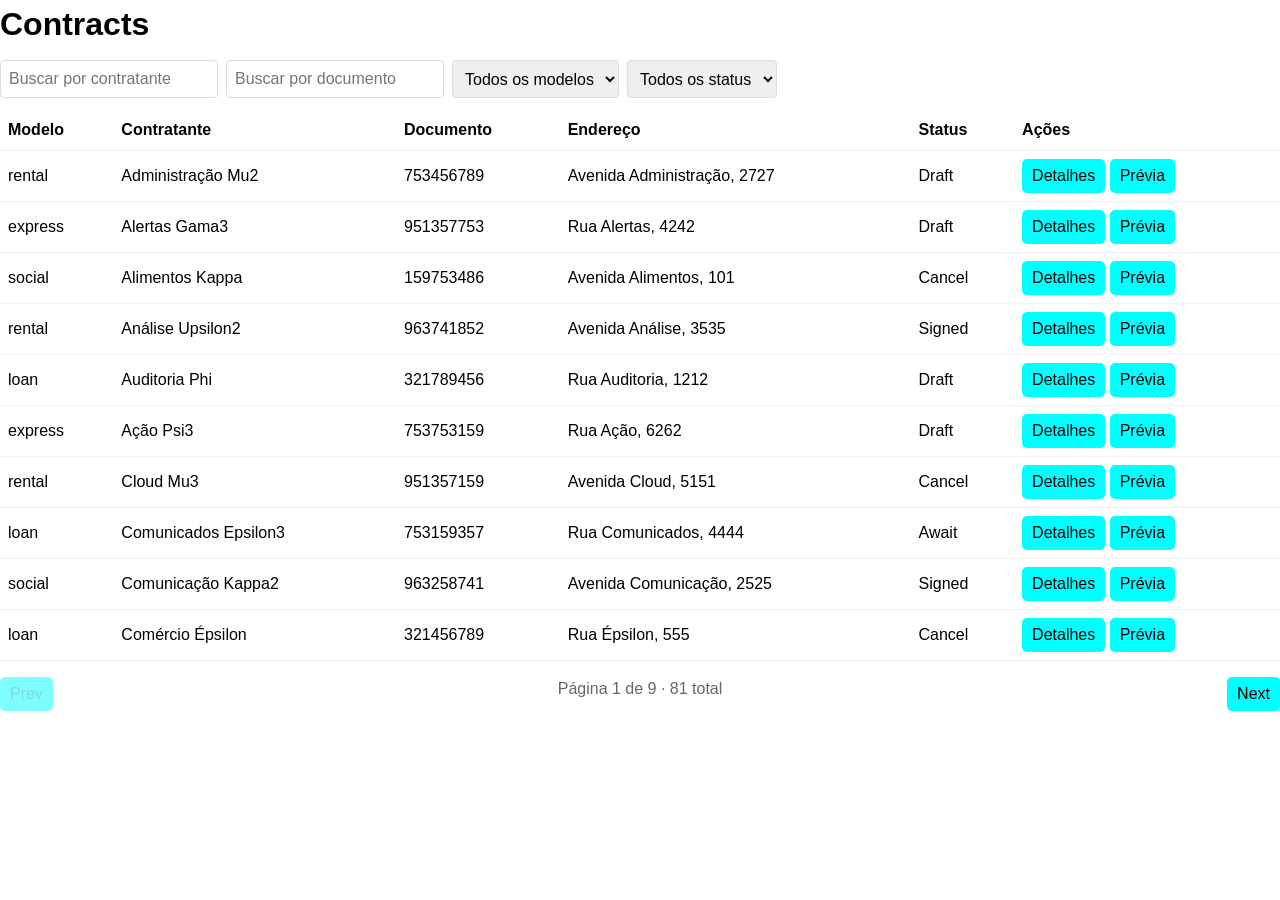
==== pages/contracts/list.html @ 7e57d44b "chore: Start and developt a front end test" ====
<!doctype html>
<html lang="en">
  <head>
    <meta charset="UTF-8" />
    <meta name="viewport" content="width=device-width, initial-scale=1.0" />
    <title>UpMobb - Lista de Contratos</title>
    <link rel="stylesheet" href="../../styles/global.css" />
    <link rel="stylesheet" href="../../styles/contracts.css" />
  </head>
  <body>
    <div class="container">
      <h1>Contracts</h1>
      <p class="contracts-empty" data-contracts-empty hidden></p>
      <section class="contracts-controls">
        <input data-filter-contractor placeholder="Buscar por contratante" />
        <input data-filter-document placeholder="Buscar por documento" />
        <select data-filter-model>
          <option value="all">Todos os modelos</option>
          <option value="rental">rental</option>
          <option value="loan">loan</option>
          <option value="social">social</option>
          <option value="express">express</option>
        </select>
        <select data-filter-status>
          <option value="all">Todos os status</option>
          <option value="draft">draft</option>
          <option value="sent">sent</option>
          <option value="await">await</option>
          <option value="signed">signed</option>
          <option value="cancel">cancel</option>
        </select>
      </section>
      <table class="contract-list">
        <thead>
          <tr>
            <th data-sort="model:">Modelo</th>
            <th data-sort="contractor">Contratante</th>
            <th>Documento</th>
            <th>Endereço</th>
            <th data-sort="status">Status</th>
            <th>Ações</th>
          </tr>
        </thead>
        <tbody data-contracts-body></tbody>
      </table>
      <div class="contracts-pagination" data-contracts-pagination></div>
    </div>
    <script
      type="module"
      src="../../scripts/contracts/contracts.list.js"
    ></script>
  </body>
</html>
---- styles/global.css ----
*,
*::before,
*::after {
  box-sizing: border-box;
}

html {
  -webkit-text-size-adjust: 100%;
  text-size-adjust: 100%;
}

body {
  margin: 0;
  min-height: 100vh;
  font-family: Arial, Helvetica, sans-serif;
  line-height: 1.5;
}

img,
picture,
video,
canvas,
svg {
  display: block;
  max-width: 100%;
}

input,
button,
textarea,
select {
  font: inherit;
}

a {
  color: inherit;
  text-decoration: none;
}

button {
  background: none;
  border: 0;
  padding: 0;
}

ul,
ol {
  margin: 0;
  padding: 0;
}

h1,
h2,
h3,
h4,
h5,
h6,
p {
  margin: 0;
}

.container {
  max-width: 1400px;
  width: 100%;
  margin: 0 auto;
  display: flex;
  flex-direction: column;
  height: 100vh;
}
---- styles/contracts.css ----
.contract-list {
  width: 100%;
  border-collapse: collapse;
}
.contract-list th,
.contract-list td {
  border-bottom: 1px solid #f1f1f1;
  padding: 8px;
  text-align: left;
}
.contract-list tbody tr:hover {
  background-color: #f7f7f7;
  transition: all 0.3s ease-in-out;
}

.badge {
  width: 100px;
  display: inline-block;
  padding: 4px 8px;
  border-radius: 4px;
  color: white;
  font-size: 12px;
  font-weight: bold;
  text-align: center;
  &.draft {
    background-color: rgb(125, 123, 122);
  }
  &.sent {
    background-color: rgb(25, 107, 247);
  }
  &.await {
    background-color: rgb(250, 159, 22);
  }
  &.signed {
    background-color: rgb(77, 171, 77);
  }
  &.cancel {
    background-color: rgb(247, 66, 66);
  }
}

.btn-actions {
  background-color: aqua;
  padding: 5px 10px;
  border: none;
  border-radius: 5px;
  cursor: pointer;
}

.btn-actions:disabled {
  opacity: 0.5;
  cursor: not-allowed;
}

.contracts-empty {
  margin: 0 0 12px;
  color: #666;
}

.contracts-pagination {
  width: 100%;
  display: flex;
  align-items: center;
  justify-content: space-between;
  margin-top: 16px;
  gap: 16px;
}

.contracts-pagination__summary {
  color: #666;
}

.contracts-pagination__actions {
  width: 100%;
  display: flex;
  justify-content: space-between;
  gap: 8px;
}

.contracts-controls {
  display: flex;
  gap: 8px;
  margin: 12px 0;
  flex-wrap: wrap;
}

.contracts-controls input,
.contracts-controls select {
  padding: 6px 8px;
  border: 1px solid #ddd;
  border-radius: 4px;
}

[data-contracts-loading],
[data-contracts-saving] {
  margin: 8px 0;
  color: #444;
}

.contracts-create {
  border: 1px solid #e6e6e6;
  padding: 12px;
  margin-top: 12px;
  border-radius: 6px;
  background: #fafafa;
  display: grid;
  gap: 8px;
}

.contracts-create label {
  display: flex;
  gap: 8px;
  align-items: center;
}

.contracts-create__actions {
  display: flex;
  gap: 8px;
}
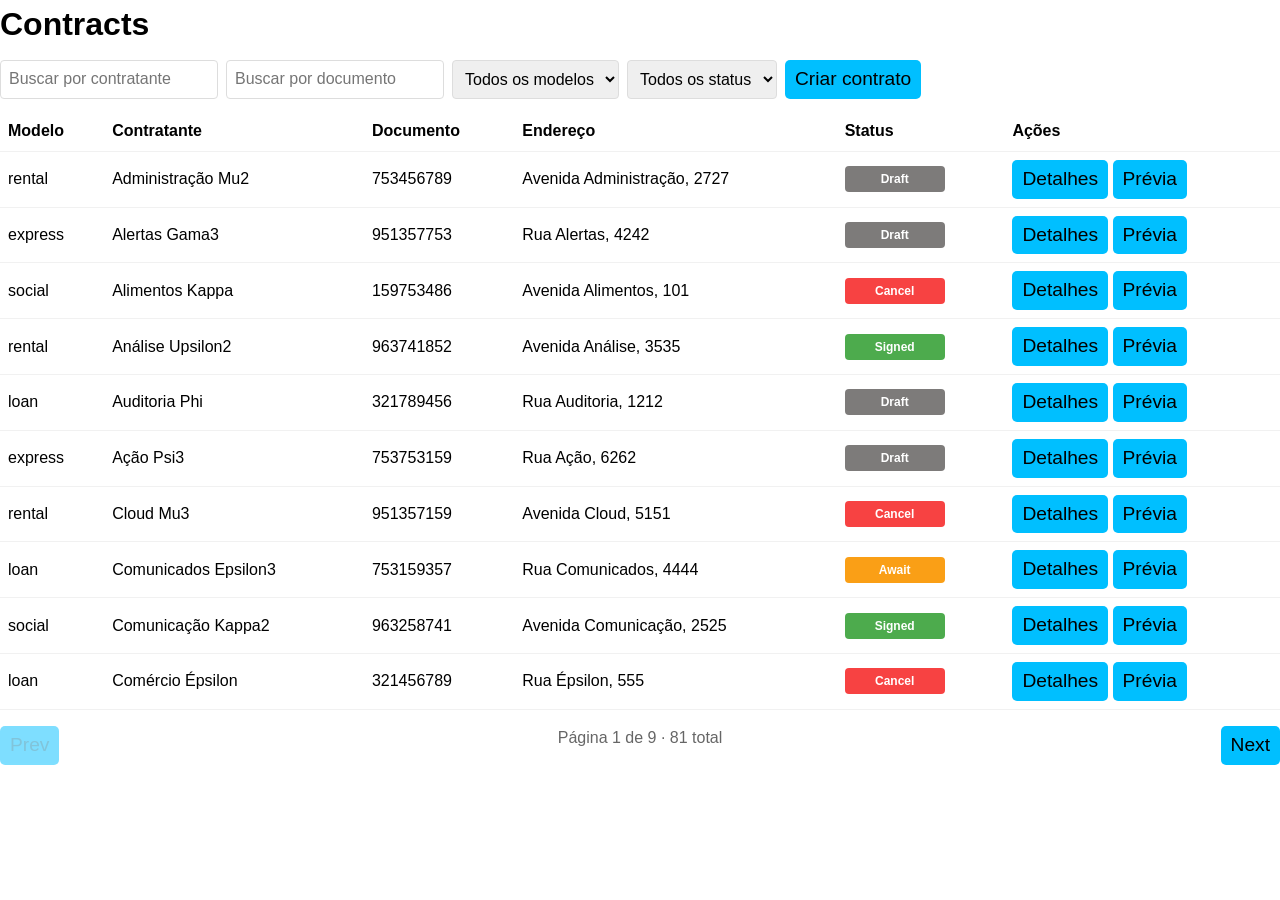
==== commit a35cf68a: "feat: Updated funtions and styles" ====
--- a/pages/contracts/list.html
+++ b/pages/contracts/list.html
@@ -12,16 +12,24 @@
       <h1>Contracts</h1>
       <p class="contracts-empty" data-contracts-empty hidden></p>
       <section class="contracts-controls">
-        <input data-filter-contractor placeholder="Buscar por contratante" />
-        <input data-filter-document placeholder="Buscar por documento" />
-        <select data-filter-model>
+        <input
+          name="by_contractor"
+          data-filter-contractor
+          placeholder="Buscar por contratante"
+        />
+        <input
+          name="by_document"
+          data-filter-document
+          placeholder="Buscar por documento"
+        />
+        <select name="by_model" data-filter-model>
           <option value="all">Todos os modelos</option>
           <option value="rental">rental</option>
           <option value="loan">loan</option>
           <option value="social">social</option>
           <option value="express">express</option>
         </select>
-        <select data-filter-status>
+        <select name="by_status" data-filter-status>
           <option value="all">Todos os status</option>
           <option value="draft">draft</option>
           <option value="sent">sent</option>
@@ -29,6 +37,7 @@
           <option value="signed">signed</option>
           <option value="cancel">cancel</option>
         </select>
+        <a href="create.html" class="btn-actions">Criar contrato</a>
       </section>
       <table class="contract-list">
         <thead>
--- a/styles/global.css
+++ b/styles/global.css
@@ -67,3 +67,60 @@
   flex-direction: column;
   height: 100vh;
 }
+
+.badge {
+  width: 100px;
+  display: inline-block;
+  padding: 4px 8px;
+  border-radius: 4px;
+  color: white;
+  font-size: 12px;
+  font-weight: bold;
+  text-align: center;
+  &.draft {
+    background-color: rgb(125, 123, 122);
+  }
+  &.sent {
+    background-color: rgb(25, 107, 247);
+  }
+  &.await {
+    background-color: rgb(250, 159, 22);
+  }
+  &.signed {
+    background-color: rgb(77, 171, 77);
+  }
+  &.cancel {
+    background-color: rgb(247, 66, 66);
+  }
+}
+
+.btn-actions {
+  font-size: larger;
+  background-color: deepskyblue;
+  padding: 5px 10px;
+  border: none;
+  border-radius: 5px;
+  cursor: pointer;
+  transition: all 300ms ease-in-out;
+  &:hover {
+    background-color: rgb(13, 137, 178);
+  }
+}
+
+.btn-actions-secondary {
+  font-size: larger;
+  background-color: darksalmon;
+  padding: 5px 10px;
+  border: none;
+  border-radius: 5px;
+  cursor: pointer;
+  transition: all 300ms ease-in-out;
+  &:hover {
+    background-color: rgb(197, 109, 80);
+  }
+}
+
+.btn-actions:disabled {
+  opacity: 0.5;
+  cursor: not-allowed;
+}
--- a/styles/contracts.css
+++ b/styles/contracts.css
@@ -13,48 +13,15 @@
   transition: all 0.3s ease-in-out;
 }
 
-.badge {
-  width: 100px;
-  display: inline-block;
-  padding: 4px 8px;
-  border-radius: 4px;
-  color: white;
-  font-size: 12px;
-  font-weight: bold;
-  text-align: center;
-  &.draft {
-    background-color: rgb(125, 123, 122);
-  }
-  &.sent {
-    background-color: rgb(25, 107, 247);
-  }
-  &.await {
-    background-color: rgb(250, 159, 22);
-  }
-  &.signed {
-    background-color: rgb(77, 171, 77);
-  }
-  &.cancel {
-    background-color: rgb(247, 66, 66);
-  }
-}
-
-.btn-actions {
-  background-color: aqua;
-  padding: 5px 10px;
-  border: none;
-  border-radius: 5px;
-  cursor: pointer;
-}
-
-.btn-actions:disabled {
-  opacity: 0.5;
-  cursor: not-allowed;
-}
-
 .contracts-empty {
+  color: #666;
+  font-size: 16px;
+  font-weight: 600;
   margin: 0 0 12px;
-  color: #666;
+  padding: 16px;
+  background-color: #d9534f10;
+  border-radius: 16px;
+  border: 1px solid darksalmon;
 }
 
 .contracts-pagination {
@@ -96,24 +63,3 @@
   margin: 8px 0;
   color: #444;
 }
-
-.contracts-create {
-  border: 1px solid #e6e6e6;
-  padding: 12px;
-  margin-top: 12px;
-  border-radius: 6px;
-  background: #fafafa;
-  display: grid;
-  gap: 8px;
-}
-
-.contracts-create label {
-  display: flex;
-  gap: 8px;
-  align-items: center;
-}
-
-.contracts-create__actions {
-  display: flex;
-  gap: 8px;
-}
